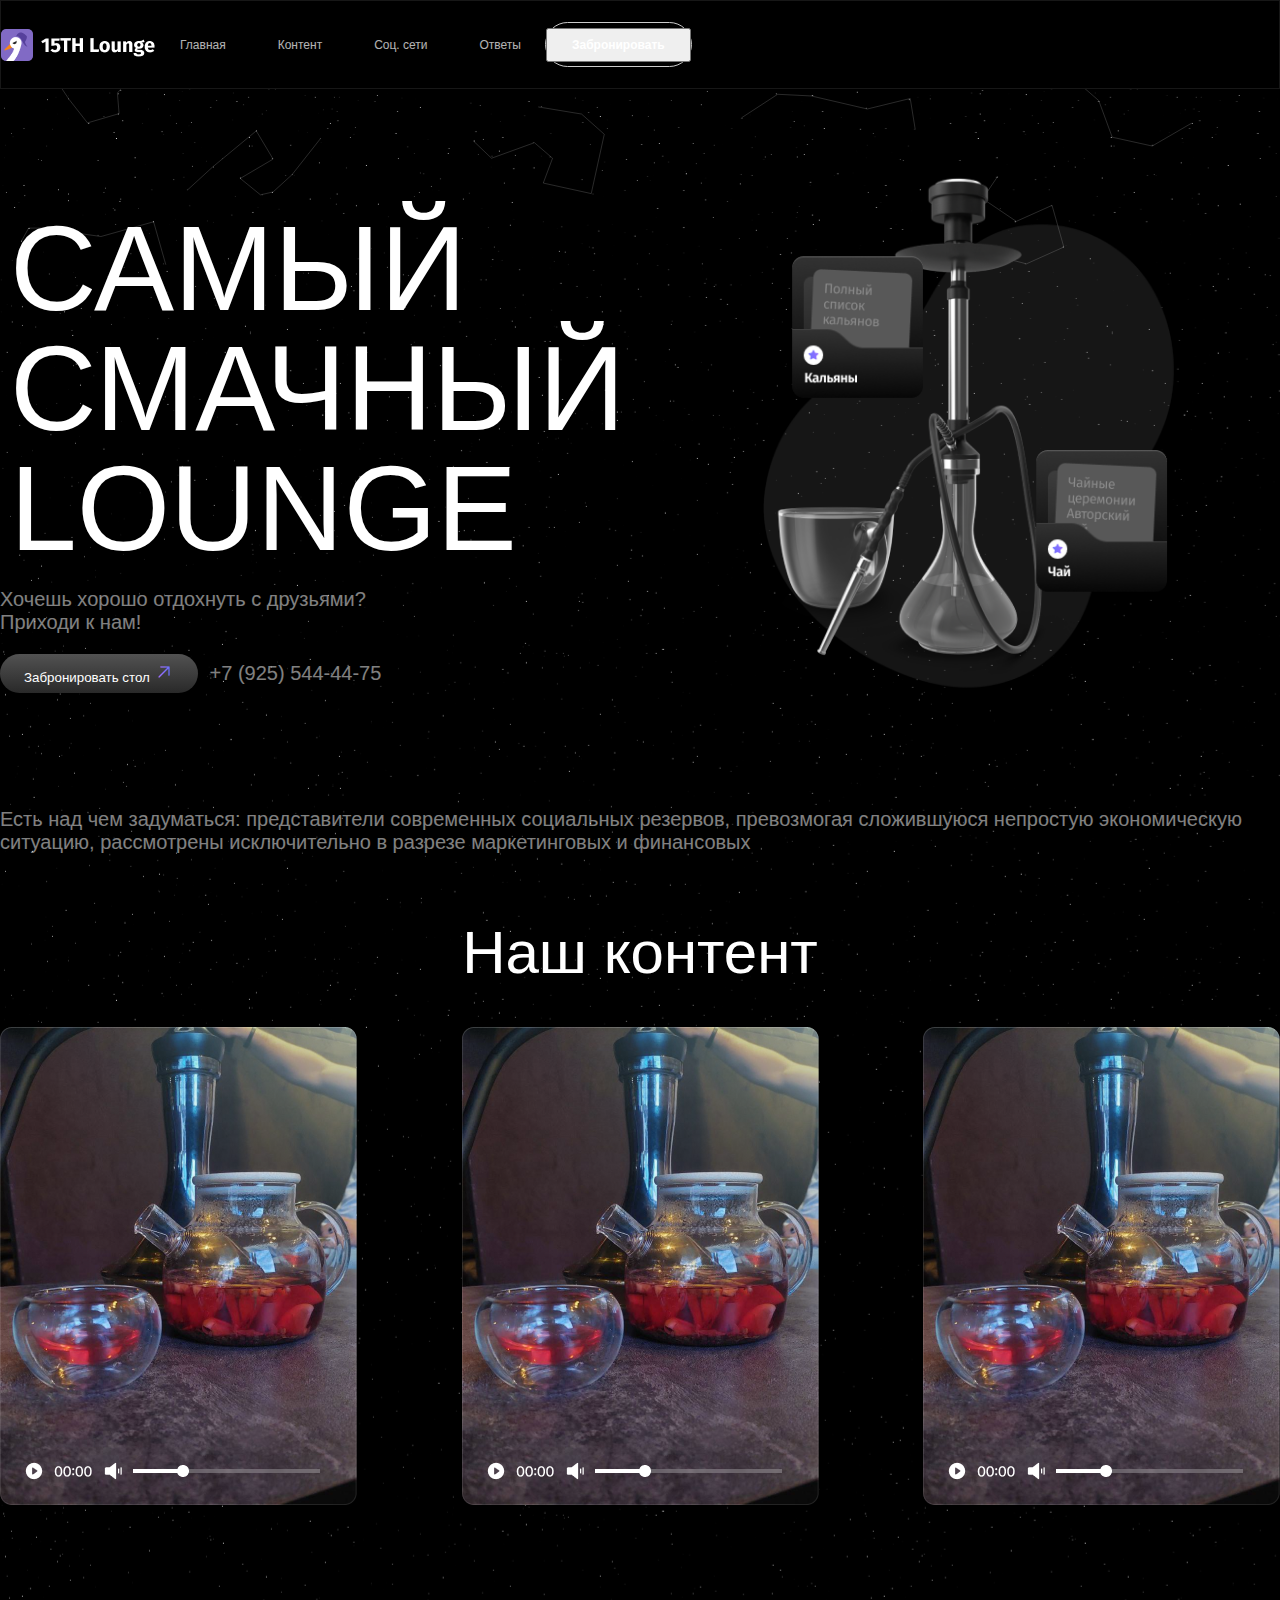
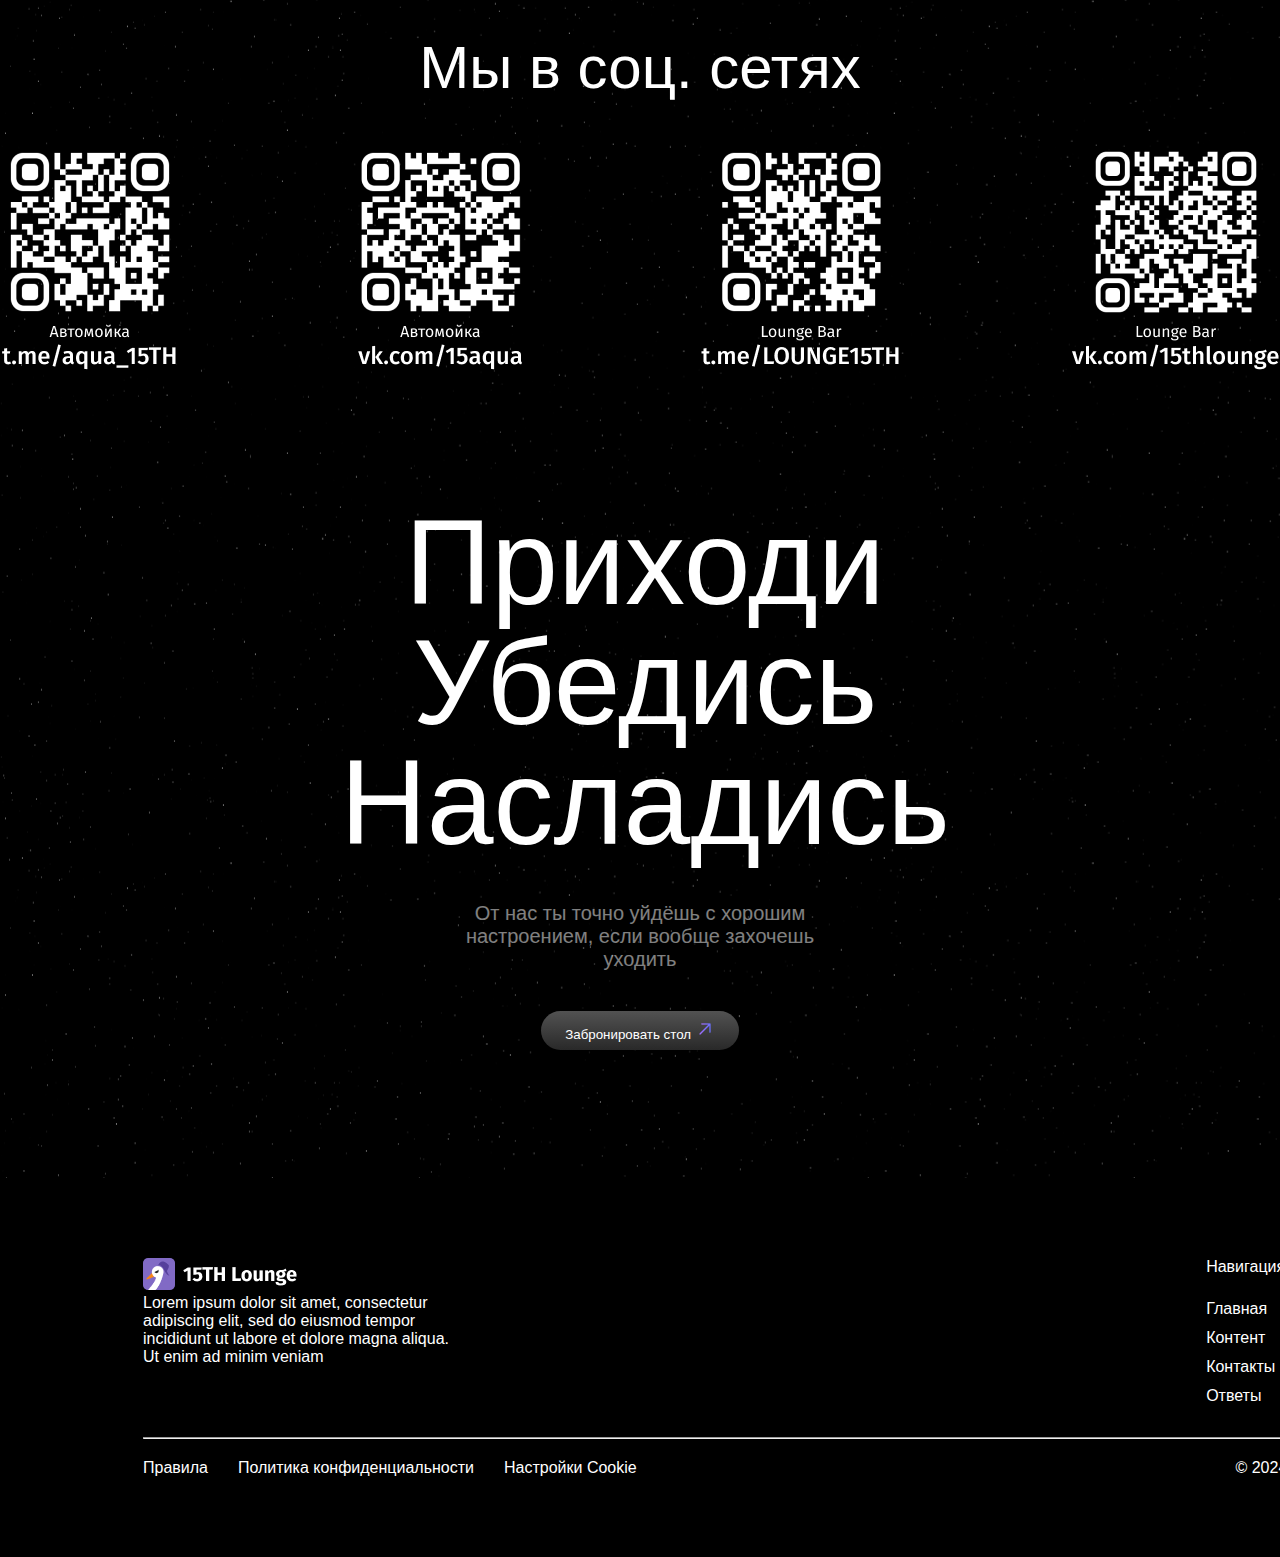
==== index.html @ 531e5293 "first commit" ====
<!DOCTYPE html>
<html lang="en">

<head>
    <meta charset="UTF-8">
    <meta name="viewport" content="width=device-width, initial-scale=1.0">
    <title>Lounge</title>
    <link rel="preconnect" href="https://fonts.googleapis.com">
    <link rel="preconnect" href="https://fonts.gstatic.com" crossorigin>
    <link
        href="https://fonts.googleapis.com/css2?family=Fira+Sans:ital,wght@0,100;0,200;0,300;0,400;0,500;0,600;0,700;0,800;0,900;1,100;1,200;1,300;1,400;1,500;1,600;1,700;1,800;1,900&display=swap"
        rel="stylesheet">
    <link href="https://cdn.jsdelivr.net/npm/bootstrap@5.0.2/dist/css/bootstrap.min.css" rel="stylesheet"
        integrity="sha384-EVSTQN3/azprG1Anm3QDgpJLIm9Nao0Yz1ztcQTwFspd3yD65VohhpuuCOmLASjC" crossorigin="anonymous">
    <link rel="stylesheet" href="site.css">
</head>

<body>
    <header class="header-wrapper">
        <div class="container">
            <div class="header">
                <div class="header-logo">
                    <img src="image/logo.png" alt="">
                </div>
                <div class="logo-nav">
                    <a href="" class="logo-nav-item">Главная</a>
                    <a href="" class="logo-nav-item">Контент</a>
                    <a href="" class="logo-nav-item">Соц. сети</a>
                    <a href="" class="logo-nav-item">Ответы</a>
                </div>
                <div class="logo-button">
                    <div class="btn-border">
                        <button class="btn header-btn">
                            <div class="btn-bg">Забронировать</div>
                        </button>
                    </div>

                </div>
            </div>
        </div>
    </header>
    <div class="background-image"></div>
    <section class="container ">
        <div class="intro">
            <div class="intro-text">
                <div class="intro-card">
                    <p class="intro-h">САМЫЙ СМАЧНЫЙ LOUNGE</p>
                </div>
                <div class="intro-card">
                    <p class="intro-p">Хочешь хорошо отдохнуть с друзьями?</p>
                    <p class="intro-p">Приходи к нам!</p>
                </div>
                <div class="intro-contacts">
                    <button class="intro-button">Забронировать стол
                        <img src="image/ArrowUpRight.png" alt="">
                    </button>
                    <p class="intro-p">+7 (925) 544-44-75</p>
                </div>
            </div>
            <div class="intro-img">
                <img src="image/hookah.png" alt="" class="hookah-img">
            </div>
        </div>
    </section>
    <section class="container">
        <div class=" text-center">
            <p class="intro-p">Есть над чем задуматься: представители современных социальных резервов, превозмогая
                сложившуюся непростую экономическую ситуацию, рассмотрены исключительно в разрезе маркетинговых и
                финансовых</p>
        </div>
    </section>
    <section class="container">
        <div class="content">
            <div class="content-text">
                <p>Наш контент</p>
            </div>
            <div class="content-img">
                <img src="image/Video Bar.png" alt="">
                <img src="image/Video Bar.png" alt="">
                <img src="image/Video Bar.png" alt="">
            </div>
        </div>
    </section>
    <section class="container">
        <div class="content">
            <div class="content-text">
                <p>Мы в соц. сетях</p>
            </div>
            <div class="content-img qr-code">
                <div class="img-container">
                    <img src="image/qr-tg-auto.png" alt="">
                </div>
                <div class="img-container">
                    <img src="image/qr-vk.png" alt="">
                </div>
                <div class="img-container">
                    <img src="image/qr-tg-hookah.png" alt="">
                </div>
                <div class="img-container">
                    <img src="image/qr-vk-hookah.png" alt="">
                </div>



            </div>
        </div>
    </section>
    <section class="container">
        <div class="content">
            <div class="content-text">
                <!-- <p>Ответы на вопросы</p>
            </div>
            <div class="Answers">
                <p>
                    <a class="btn btn-primary" data-bs-toggle="collapse" href="#collapseExample" role="button" aria-expanded="false" aria-controls="collapseExample">
                      Ссылка с href
                    </a>
                    <button class="btn btn-primary" type="button" data-bs-toggle="collapse" data-bs-target="#collapseExample" aria-expanded="false" aria-controls="collapseExample">
                      Кнопка с data-target
                    </button>
                  </p>
                  <div class="collapse" id="collapseExample">
                    <div class="card card-body">
                      Некоторый заполнитель для компонента сворачивания. Эта панель по умолчанию скрыта, но открывается, когда пользователь активирует соответствующий триггер.
                    </div>
                  </div>
            </div> -->
            </div>
    </section>
    <section class="container">
        <div class="end">
            <div class="h">
                <div class="intro-h">Приходи</div>
                <div class="intro-h">Убедись</div>
                <div class="intro-h">Насладись</div>
            </div>
            <div class="intro-p">От нас ты точно уйдёшь с хорошим настроением, если вообще захочешь уходить</div>
            <button class="intro-button">Забронировать стол
                <img src="image/ArrowUpRight.png" alt="">
            </button>
        </div>

    </section>
    <footer>
        <div class="footer">
            <div class="footer-nav">
                <div class="footer-logo">
                    <img src="image/logo.png" alt="">
                    <div class="footer-logo-text">Lorem ipsum dolor sit amet, consectetur adipiscing elit, sed do
                        eiusmod tempor incididunt ut labore et dolore magna aliqua. Ut enim ad minim veniam</div>
                </div>
                <div class="footer-internet">
                    <div class="footer-internet-nav">
                        <div class="nav">Навигация</div>
                        <div class="nav">
                            <div class="nav-pg">Главная</div>
                            <div class="nav-pg">Контент</div>
                            <div class="nav-pg">Контакты</div>
                            <div class="nav-pg">Ответы</div>
                        </div>

                    </div>
                    <div class="footer-internet-messengers">
                        <div class="footer-internet-nav">
                            <div class="nav">Соц. сети</div>
                            <div class="nav">
                                <div class="nav-pg">WhatsApp</div>
                                <div class="nav-pg">Telegram</div>
                                <div class="nav-pg">YouTube</div>
                                <div class="nav-pg">Vk</div>
                            </div>
                        </div>
                    </div>
                </div>
            </div>
            <hr class="line">
            <div class="footer-info">
                <div class="footer-info-option">
                    <div class="option">Правила</div>
                    <div class="option">Политика конфиденциальности</div>
                    <div class="option">Настройки Cookie</div>
                </div>
                <div class="footer-name">
                    <div class="option">© 2024, ООО “15 ГРУПП”</div>
                </div>
            </div>
        </div>
        

    </footer>
    <script src="https://cdn.jsdelivr.net/npm/bootstrap@5.3.3/dist/js/bootstrap.bundle.min.js"
        integrity="sha384-YvpcrYf0tY3lHB60NNkmXc5s9fDVZLESaAA55NDzOxhy9GkcIdslK1eN7N6jIeHz"
        crossorigin="anonymous"></script>
    <script src="hookah.js"></script>
</body>

</html>
---- site.css ----
:root {
    --header-height: 66px;
    --header-height-with-spacings: calc( var(--header-height) + 42px);
}
p{
    margin: 0;
}
body {
    background-color: black; 
    margin: 0; 
    padding: 0; 
    color: white;
    font-family: Fira , sans-serif;
    position: relative; 
    padding-top: var(--header-height-with-spacings);
}
body::before {
    content: '';
    position: absolute;
    top: 0; /* Прижимает изображение к верху */
    left: 0; /* Прижимает изображение к левому краю */
    width: 100%; /* Занимает всю ширину */
    height: 100%; /* Занимает всю высоту */
    background-image: url('image/stars.svg'); /* Путь к вашему изображению */
    background-size: cover; /* Масштабирует изображение, чтобы оно покрывало весь экран */
    z-index: -1; /* Убедитесь, что фон находится за другими элементами */
    pointer-events: none; /* Предотвращает взаимодействие с фоном */
}

header{
    height: 87px;
    display: flex;
    align-items: center;
}

.header{
    display: flex;
    justify-content: space-between;
    width: 100%;
    align-items: center;
}
.header-wrapper{
    position: fixed;
    top: 0;
    left: 0;
    right: 0;
    z-index: 10;
    border: 1px solid rgba(224, 224, 224, 0.1);
    background-color: black;
}

.header-logo{
    height: 32px;
}
.logo-nav{
    display: flex;
    gap: 4px;
}
.logo-nav-item{
    padding: 6px 24px;   
    color: white; 
    text-decoration: none;
    opacity: 0.7;
    font-size: 12px;
}
.logo-nav-item:hover {
    background-color: rgba(255, 255, 255, 0.2);
    color: #fff;
    border-radius: 99px;
    opacity: 1;
    font-weight: 600;
}

.btn-border{
    height: 43px;
    border: 1px solid #ccc;
    display: flex;
    align-items: center;
    border-radius: 99px;
}

.header-btn{
    padding: 8px 24px;
    width: auto;
    color: white;
    font-size: 12px;
    font-weight: 600;
}




.intro{
    display: flex;
    height: auto;
    width: auto;
}
.intro-text{
    width: 50%;
    display: flex;
    flex-direction: column;
    gap: 20px;
    padding-top: 100px;
}
.intro-h{
    font-size: 120px;
    line-height: 120px;
    padding-left: 10px;
}
.intro-p{

    font-size: 20px;
    color: rgba(255, 255, 255, 1);
    opacity: 0.5;
}
.intro-contacts{
    display: flex;
    gap: 12px;
    align-items: center;
    
}
.intro-button{
    border-radius: 99px;
    padding: 8px 24px;
    background: linear-gradient( rgba(82, 82, 82, 1), rgba(41, 41, 41, 1));
    color: #fff;
    cursor: pointer; /* Добавлено для улучшения UX */
    pointer-events: auto; /* Убедитесь, что кнопка доступна для кликов */
    z-index: 1; /* Убедитесь, что кнопка видна и доступна */
    border: none;
}

.hookah-img{
    height:632px;
    
}


.text-center{
    padding: 64px 0 64px 0;
}

.content-text{
    display: flex;
    justify-content: center;
}
.content-text p{
    font-size: 60px;
    font-weight: 400;
}

.content-img{
    display: flex;
    justify-content: space-between;
    padding-top: 40px;
    padding-bottom: 128px;
}
.img-container {
    position: relative;
    display: inline-block;
    
}

.img-container::before {
    content: '';
    position: absolute;
    top: 0;
    left: 0;
    right: 0;
    bottom: 0;
    background-color: transparent;
    z-index: -1;
    
}

.img-container:hover::before {
    border-radius: 12px;
    background: linear-gradient(rgba(82, 82, 82, 1), rgba(0, 0, 0, 1)) ;
    border: none;
    box-shadow: 0 0 10px rgba(255, 255, 255, 0.25); 
}
.img-container:hover img {
    border-radius: 12px;
    
}

.end{
    display: flex;
    flex-direction: column;
    gap: 40px;
    align-items: center;
    padding-bottom: 128px;
}
.end .intro-h{
    text-align: center;
}
.end .intro-p{
    width: 30%;
    text-align: center;
}


.footer{
    width: 100%;
    padding: 80px 143px;
    background-color: black;
}

.footer-logo{
    width: 25%;
}
.footer-logo-text{
    width:100%;
}
.footer-nav{
    display: flex;
    justify-content: space-between;
}
.nav{
    padding-bottom: 24px;
    display: flex;
    flex-direction: column;
    gap: 11px;
}

.footer-internet{
    display: flex;
    gap: 64px;
}

.line{
    margin-bottom: 20px;
}
.footer-info-option{
    display: flex;
    gap: 30px;
}

.footer-info{
    display: flex;
    justify-content: space-between;
}
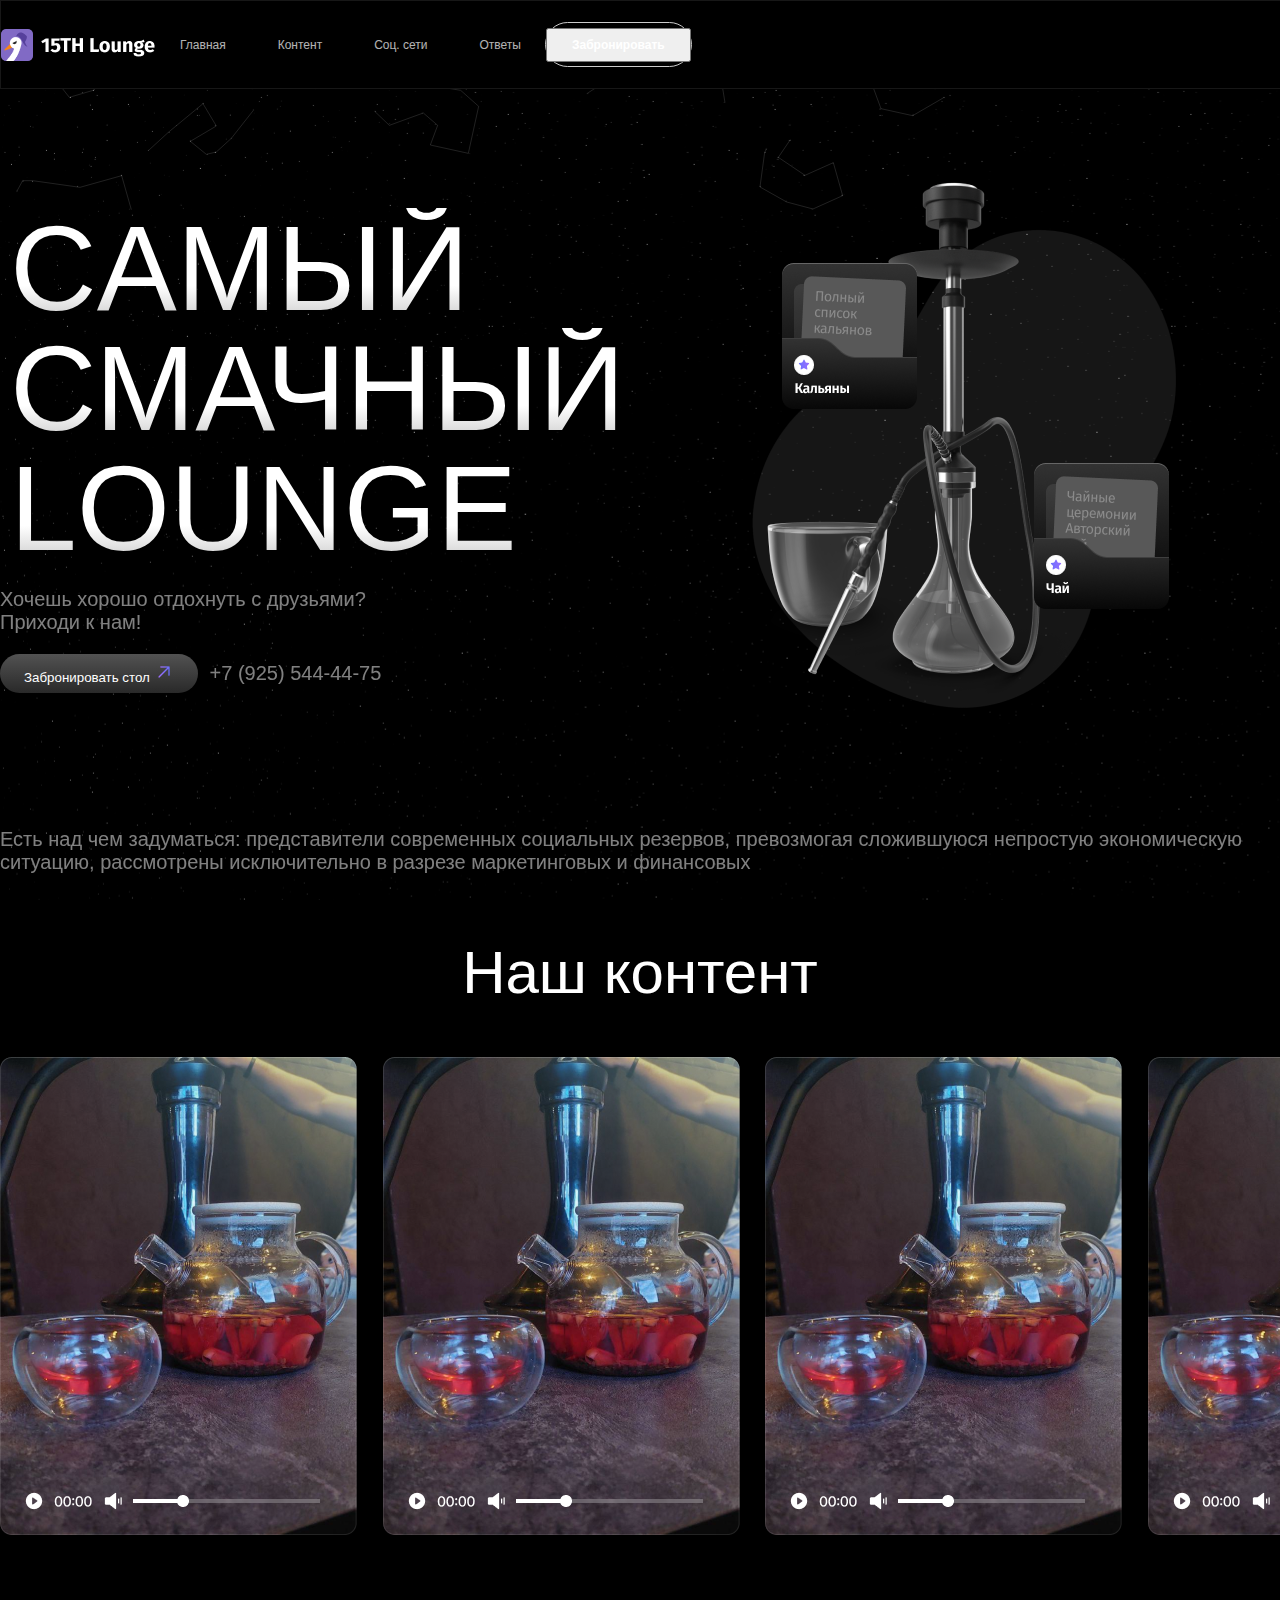
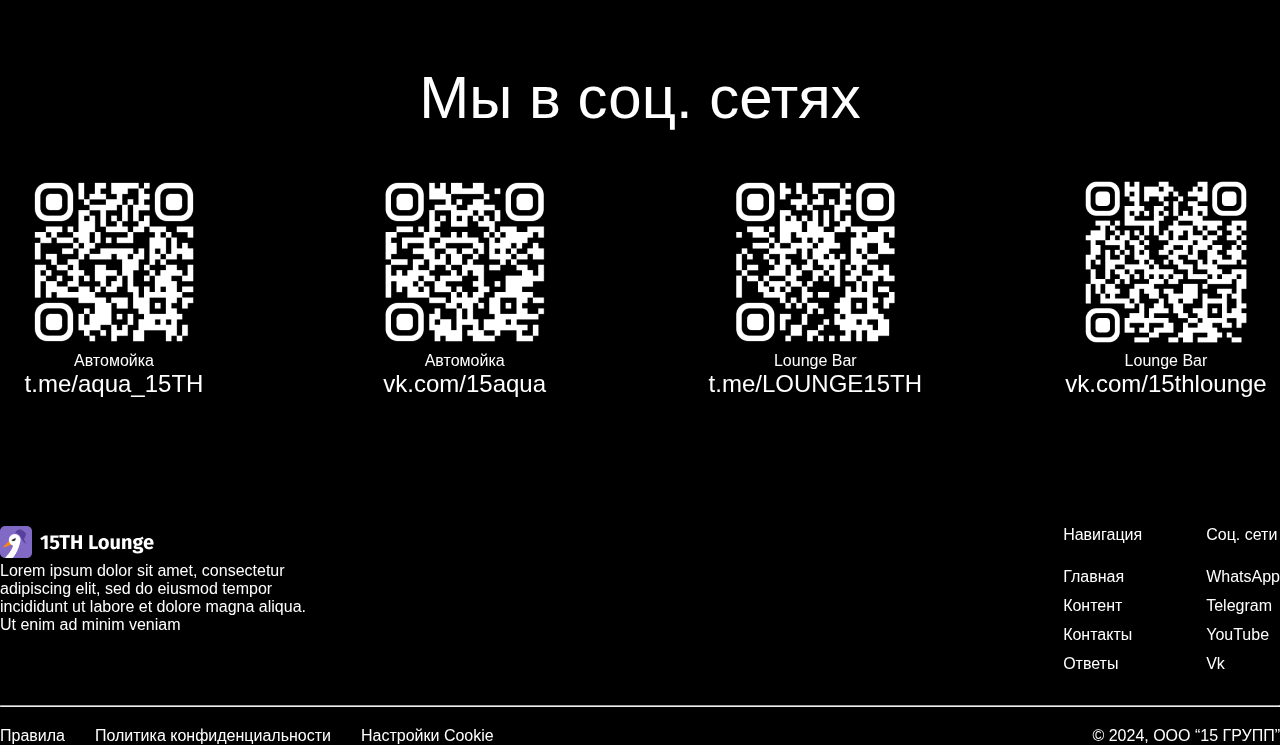
==== commit 8310ffe9: "third commit" ====
--- a/index.html
+++ b/index.html
@@ -12,6 +12,7 @@
         rel="stylesheet">
     <link href="https://cdn.jsdelivr.net/npm/bootstrap@5.0.2/dist/css/bootstrap.min.css" rel="stylesheet"
         integrity="sha384-EVSTQN3/azprG1Anm3QDgpJLIm9Nao0Yz1ztcQTwFspd3yD65VohhpuuCOmLASjC" crossorigin="anonymous">
+    <link rel="stylesheet" href="https://cdn.jsdelivr.net/npm/swiper@11/swiper-bundle.min.css" />
     <link rel="stylesheet" href="site.css">
 </head>
 
@@ -44,7 +45,11 @@
         <div class="intro">
             <div class="intro-text">
                 <div class="intro-card">
-                    <p class="intro-h">САМЫЙ СМАЧНЫЙ LOUNGE</p>
+                    <div class="h">
+                        <div class="intro-h">CАМЫЙ</div>
+                        <div class="intro-h">СМАЧНЫЙ</div>
+                        <div class="intro-h">LOUNGE</div>
+                    </div>
                 </div>
                 <div class="intro-card">
                     <p class="intro-p">Хочешь хорошо отдохнуть с друзьями?</p>
@@ -62,77 +67,139 @@
             </div>
         </div>
     </section>
-    <section class="container">
+   <section class="container">
         <div class=" text-center">
             <p class="intro-p">Есть над чем задуматься: представители современных социальных резервов, превозмогая
                 сложившуюся непростую экономическую ситуацию, рассмотрены исключительно в разрезе маркетинговых и
                 финансовых</p>
         </div>
     </section>
-    <section class="container">
+      <section class="container ">
         <div class="content">
             <div class="content-text">
                 <p>Наш контент</p>
             </div>
-            <div class="content-img">
-                <img src="image/Video Bar.png" alt="">
-                <img src="image/Video Bar.png" alt="">
-                <img src="image/Video Bar.png" alt="">
-            </div>
-        </div>
-    </section>
+            <div class="swiper">
+                <div class="swiper-wrapper">
+                    <div class="swiper-slide" data-text="Slide 1">
+                        <img src="image/Video Bar.png" class="slide-bg">
+                    </div>
+						
+					<div class="swiper-slide " data-text="Slide 2">
+						<img src="image/Video Bar.png" class="slide-bg">
+						
+					</div>
+					<div class="swiper-slide" data-text="Slide 3">
+						<img src="image/Video Bar.png" class="slide-bg">
+						
+					</div>
+					<div class="swiper-slide" data-text="Slide 4">
+						<img src="image/Video Bar.png" class="slide-bg">
+						
+					</div>
+					<div class="swiper-slide" data-text="Slide 5">
+						<img src="image/Video Bar.png" class="slide-bg">
+						
+					</div>
+                </div>
+			</div>		
+		</div>
+				
+    </section> 
     <section class="container">
+        <div class="content-qr">
+            <div class="content-text">
+                <p>Мы в соц. сетях</p>
+            </div>
+            <div class="content-img qr-code">
+                <div class="img-container">
+                    <div class="qr-padding">
+                        <img src="image/qr-tg-auto.png" alt="" class="img-qr">
+                    <div class="qr-name">Автомойка</div>
+                    <div class="qr-href">t.me/aqua_15TH</div>
+                    </div>
+                    
+                </div>
+                <div class="img-container">
+                    <div class="qr-padding">
+                        <img src="image/qr-vk-auto.png" alt="" class="img-qr">
+                    <div class="qr-name">Автомойка</div>
+                    <div class="qr-href">vk.com/15aqua</div>
+                    </div>
+                    
+                </div>
+                <div class="img-container">
+                    <div class="qr-padding">
+                        <img src="image/qr-tg-hookah.png" alt=""class="img-qr" >
+                    <div class="qr-name">Lounge Bar</div>
+                    <div class="qr-href">t.me/LOUNGE15TH</div>
+                    </div>
+                    
+                </div>
+                <div class="img-container">
+                    <div class="qr-padding">
+                        <img src="image/qr-vk-hookah.png" alt="" class="img-qr">
+                    <div class="qr-name">Lounge Bar</div>
+                    <div class="qr-href">vk.com/15thlounge</div>
+                    </div>
+                    
+                </div>
+
+            </div>
+        </div>
+    </section> 
+    <!-- <section class="container">
         <div class="content">
             <div class="content-text">
-                <p>Мы в соц. сетях</p>
-            </div>
-            <div class="content-img qr-code">
-                <div class="img-container">
-                    <img src="image/qr-tg-auto.png" alt="">
-                </div>
-                <div class="img-container">
-                    <img src="image/qr-vk.png" alt="">
-                </div>
-                <div class="img-container">
-                    <img src="image/qr-tg-hookah.png" alt="">
-                </div>
-                <div class="img-container">
-                    <img src="image/qr-vk-hookah.png" alt="">
-                </div>
-
-
-
-            </div>
-        </div>
-    </section>
-    <section class="container">
-        <div class="content">
-            <div class="content-text">
-                <!-- <p>Ответы на вопросы</p>
-            </div>
-            <div class="Answers">
+                <p>Ответы на вопросы</p>
+            </div>
+            <div class="collapse">
                 <p>
                     <a class="btn btn-primary" data-bs-toggle="collapse" href="#collapseExample" role="button" aria-expanded="false" aria-controls="collapseExample">
-                      Ссылка с href
+                        What services do you offer?
                     </a>
-                    <button class="btn btn-primary" type="button" data-bs-toggle="collapse" data-bs-target="#collapseExample" aria-expanded="false" aria-controls="collapseExample">
-                      Кнопка с data-target
-                    </button>
                   </p>
                   <div class="collapse" id="collapseExample">
                     <div class="card card-body">
-                      Некоторый заполнитель для компонента сворачивания. Эта панель по умолчанию скрыта, но открывается, когда пользователь активирует соответствующий триггер.
+                        We offer a range of branding services, including brand identity creation, strategic positioning, visual design, digital marketing, content strategy, social media management, web design, and market analysis
                     </div>
                   </div>
-            </div> -->
-            </div>
-    </section>
-    <section class="container">
+            </div>
+            <div class="collapse">
+                <div class="collapse">
+                    <p>
+                        <a class="btn btn-primary" data-bs-toggle="collapse" href="#collapseExample" role="button" aria-expanded="false" aria-controls="collapseExample">
+                            What services do you offer?
+                        </a>
+                      </p>
+                      <div class="collapse" id="collapseExample">
+                        <div class="card card-body">
+                            We offer a range of branding services, including brand identity creation, strategic positioning, visual design, digital marketing, content strategy, social media management, web design, and market analysis
+                        </div>
+                      </div>
+                </div>
+            </div>
+                <p>
+                    <a class="btn btn-primary" data-bs-toggle="collapse" href="#collapseExample" role="button" aria-expanded="false" aria-controls="collapseExample">
+                        What services do you offer?
+                    </a>
+                  </p>
+                  <div class="collapse" id="collapseExample">
+                    <div class="card card-body">
+                        We offer a range of branding services, including brand identity creation, strategic positioning, visual design, digital marketing, content strategy, social media management, web design, and market analysis
+                    </div>
+                  </div>
+            </div>
+
+            </div>
+        
+    </section> -->
+    <!-- <section class="container">
         <div class="end">
             <div class="h">
-                <div class="intro-h">Приходи</div>
-                <div class="intro-h">Убедись</div>
-                <div class="intro-h">Насладись</div>
+                <div class="intro-h">Приходи.</div>
+                <div class="intro-h">Убедись.</div>
+                <div class="intro-h">Насладись.</div>
             </div>
             <div class="intro-p">От нас ты точно уйдёшь с хорошим настроением, если вообще захочешь уходить</div>
             <button class="intro-button">Забронировать стол
@@ -140,54 +207,58 @@
             </button>
         </div>
 
-    </section>
-    <footer>
-        <div class="footer">
-            <div class="footer-nav">
-                <div class="footer-logo">
-                    <img src="image/logo.png" alt="">
-                    <div class="footer-logo-text">Lorem ipsum dolor sit amet, consectetur adipiscing elit, sed do
-                        eiusmod tempor incididunt ut labore et dolore magna aliqua. Ut enim ad minim veniam</div>
-                </div>
-                <div class="footer-internet">
-                    <div class="footer-internet-nav">
-                        <div class="nav">Навигация</div>
-                        <div class="nav">
-                            <div class="nav-pg">Главная</div>
-                            <div class="nav-pg">Контент</div>
-                            <div class="nav-pg">Контакты</div>
-                            <div class="nav-pg">Ответы</div>
+    </section>   -->
+    <div class="black-bg-footer">
+        <footer class="container">
+            <div class="footer">
+                <div class="footer-nav">
+                    <div class="footer-logo">
+                        <img src="image/logo.png" alt="">
+                        <div class="footer-logo-text">Lorem ipsum dolor sit amet, consectetur adipiscing elit, sed do
+                            eiusmod tempor incididunt ut labore et dolore magna aliqua. Ut enim ad minim veniam</div>
+                    </div>
+                    <div class="footer-internet">
+                        <div class="footer-internet-nav">
+                            <div class="nav">Навигация</div>
+                            <div class="nav">
+                                <div class="nav-pg">Главная</div>
+                                <div class="nav-pg">Контент</div>
+                                <div class="nav-pg">Контакты</div>
+                                <div class="nav-pg">Ответы</div>
+                            </div>
+    
                         </div>
-
-                    </div>
-                    <div class="footer-internet-messengers">
-                        <div class="footer-internet-nav">
-                            <div class="nav">Соц. сети</div>
-                            <div class="nav">
-                                <div class="nav-pg">WhatsApp</div>
-                                <div class="nav-pg">Telegram</div>
-                                <div class="nav-pg">YouTube</div>
-                                <div class="nav-pg">Vk</div>
+                        <div class="footer-internet-messengers">
+                            <div class="footer-internet-nav">
+                                <div class="nav">Соц. сети</div>
+                                <div class="nav">
+                                    <div class="nav-pg">WhatsApp</div>
+                                    <div class="nav-pg">Telegram</div>
+                                    <div class="nav-pg">YouTube</div>
+                                    <div class="nav-pg">Vk</div>
+                                </div>
                             </div>
                         </div>
                     </div>
                 </div>
-            </div>
-            <hr class="line">
-            <div class="footer-info">
-                <div class="footer-info-option">
-                    <div class="option">Правила</div>
-                    <div class="option">Политика конфиденциальности</div>
-                    <div class="option">Настройки Cookie</div>
-                </div>
-                <div class="footer-name">
-                    <div class="option">© 2024, ООО “15 ГРУПП”</div>
-                </div>
-            </div>
-        </div>
-        
-
-    </footer>
+                <hr class="line">
+                <div class="footer-info">
+                    <div class="footer-info-option">
+                        <div class="option">Правила</div>
+                        <div class="option">Политика конфиденциальности</div>
+                        <div class="option">Настройки Cookie</div>
+                    </div>
+                    <div class="footer-name">
+                        <div class="option">© 2024, ООО “15 ГРУПП”</div>
+                    </div>
+                </div>
+            </div>
+            
+    
+        </footer>
+    </div>
+    
+    <script src="https://cdn.jsdelivr.net/npm/swiper@11/swiper-bundle.min.js"></script>
     <script src="https://cdn.jsdelivr.net/npm/bootstrap@5.3.3/dist/js/bootstrap.bundle.min.js"
         integrity="sha384-YvpcrYf0tY3lHB60NNkmXc5s9fDVZLESaAA55NDzOxhy9GkcIdslK1eN7N6jIeHz"
         crossorigin="anonymous"></script>
--- a/site.css
+++ b/site.css
@@ -13,24 +13,55 @@
     font-family: Fira , sans-serif;
     position: relative; 
     padding-top: var(--header-height-with-spacings);
+    overflow-x: hidden;
 }
 body::before {
     content: '';
-    position: absolute;
-    top: 0; /* Прижимает изображение к верху */
-    left: 0; /* Прижимает изображение к левому краю */
-    width: 100%; /* Занимает всю ширину */
-    height: 100%; /* Занимает всю высоту */
-    background-image: url('image/stars.svg'); /* Путь к вашему изображению */
-    background-size: cover; /* Масштабирует изображение, чтобы оно покрывало весь экран */
-    z-index: -1; /* Убедитесь, что фон находится за другими элементами */
-    pointer-events: none; /* Предотвращает взаимодействие с фоном */
+    position: fixed;
+    top: 0; 
+    left: 0; 
+    width: 100%;
+    height: 100%; 
+    background-image: url('image/stars.svg'); 
+    background-size: cover; 
+    z-index: -1; 
+    pointer-events: none;
+    background-attachment: fixed;
+}
+@media screen and (max-width: 1000px) {
+    body::before {
+        background-size: contain; 
+        background-repeat: repeat; 
+    }
+}
+
+@media  screen and (max-width:1200px){
+    .container{
+        padding: 0 75px !important;
+        max-width: 1160px;
+    }
+}
+@media  screen and (max-width:1000px){
+    .container{
+        padding: 0 30px !important;
+    }
+}
+@media  screen and (max-width:800px){
+    .container{
+        padding: 0 25px !important;
+    }
+}
+@media  screen and (max-width:600px){
+    .container{
+        padding: 0 15px !important;
+    }
 }
 
 header{
     height: 87px;
     display: flex;
     align-items: center;
+    width: 100%;
 }
 
 .header{
@@ -88,7 +119,11 @@
 }
 
 
-
+@media screen and (max-width:600px) {
+    .logo-nav{
+        display: none;
+    }
+}
 
 .intro{
     display: flex;
@@ -96,7 +131,7 @@
     width: auto;
 }
 .intro-text{
-    width: 50%;
+    width: auto;
     display: flex;
     flex-direction: column;
     gap: 20px;
@@ -106,7 +141,25 @@
     font-size: 120px;
     line-height: 120px;
     padding-left: 10px;
-}
+    background: linear-gradient(180deg, #FFFFFF 64.74%, #999999 124.74%);
+    -webkit-background-clip: text; /* Поддержка в WebKit-браузерах (Chrome, Safari) */
+    -moz-background-clip: text; /* Поддержка в Firefox (могут быть проблемы) */
+    color: transparent; /* Прозрачный цвет текста, чтобы виден был только фон */
+
+
+}
+.intro-h-bald{
+    font-size: 120px;
+    font-weight: 600;
+
+    letter-spacing: -0.03em;
+    text-align: left;
+    background: linear-gradient(180deg, #FFFFFF 64.74%, #999999 124.74%);
+    -webkit-background-clip: text; /* Поддержка в WebKit-браузерах (Chrome, Safari) */
+    -moz-background-clip: text; /* Поддержка в Firefox (может работать не идеально) */
+    color: transparent; /* Прозрачный цвет текста */
+}
+    
 .intro-p{
 
     font-size: 20px;
@@ -124,15 +177,18 @@
     padding: 8px 24px;
     background: linear-gradient( rgba(82, 82, 82, 1), rgba(41, 41, 41, 1));
     color: #fff;
-    cursor: pointer; /* Добавлено для улучшения UX */
-    pointer-events: auto; /* Убедитесь, что кнопка доступна для кликов */
-    z-index: 1; /* Убедитесь, что кнопка видна и доступна */
+    cursor: pointer;
+    pointer-events: auto; 
+    z-index: 1; 
     border: none;
 }
 
+
 .hookah-img{
-    height:632px;
-    
+    width: 100%; /* Заполняет ширину контейнера */
+    height: 100%;
+    object-fit: contain;
+
 }
 
 
@@ -140,6 +196,51 @@
     padding: 64px 0 64px 0;
 }
 
+@media (max-width: 1200px) {
+    .intro {
+        flex-direction: column;
+    }
+
+    .intro-img {
+        order: -1;
+    }
+    .intro-text {
+        display: flex;
+            justify-content: center;
+            align-items: center;
+            text-align: center;
+        padding-top: 0;
+    }
+}
+@media (max-width: 600px){
+    .intro-h{
+        font-size: 70px;
+        font-weight: 400;
+        line-height: 95px;
+        padding-left: 0;
+
+    }
+    .intro-contacts{
+        display: flex;
+        flex-direction: column;
+        width: 100%;
+    }
+    .intro-button{
+        width: 100%;
+    }
+    .text-center{
+        padding: 30px 0 96px 0;
+    }
+    .intro-p{
+        font-size: 18px;
+    }
+}
+.content{
+    padding-bottom: 128px;
+    display: flex;
+    flex-direction: column;
+    gap: 50px;
+}
 .content-text{
     display: flex;
     justify-content: center;
@@ -155,12 +256,123 @@
     padding-top: 40px;
     padding-bottom: 128px;
 }
+
+.swiper {
+    display: flex;
+    height: auto;
+    margin-left: 90px;
+    margin-right: 90px;
+}
+
+.swiper-autoheight .swiper-slide {
+    height: 478px;
+}
+
+.container .swiper-slide::before {
+    background: none;
+}
+
+.swiper-slide {
+    display: flex;
+    justify-content: end;
+    align-items: baseline;
+    width: 357px !important;
+    height: auto;
+
+}
+.slide-bg{
+    height: 100%;
+    width: 100%;
+    
+}
+@media  screen and (max-width:1350px){
+    .swiper{
+        margin-left: 0px;
+        margin-right: 0px;
+    }
+}
+
+@media  screen and (max-width:1200px){
+    .swiper-slide{
+        width: 287px !important;
+    }
+   .swiper{
+    margin-left: 24px;
+    margin-right: 24px;
+   }
+    
+    .content{
+        margin-left:20px ;
+        margin-right: 20px;
+    }
+}
+@media  screen and (max-width:1000px)
+{
+    .content{
+        margin-left: 0;
+        margin-right: 0;
+    }
+    .swiper{
+        margin-left: 0;
+        margin-right: 0;
+    }
+}
+@media  screen and (max-width:768px){
+    .swiper{
+       width: 100%;
+       
+       
+    }
+    .content{
+        
+    }
+}
+@media  screen and (max-width:390px){
+    .swiper{
+        width: 100%;
+    }
+    .content-text p{
+        font-size:59px ;
+    }
+    .content{
+        margin: 0;
+    }
+    .swiper-slide{
+        width: 287px !important;
+    }
+}
+
 .img-container {
     position: relative;
     display: inline-block;
-    
-}
-
+    overflow: hidden;
+    width: 228px;
+}
+.qr-padding {
+    display: flex;
+    flex-direction: column;
+    align-items: center; 
+    text-align: center; 
+}
+.img-qr{
+    display: flex;
+    justify-content: center;
+    align-items: center;
+    
+    height: auto;
+}
+.qr-name{
+    display: flex;
+    justify-content: center;
+    font-size: 16px;
+    font-weight: 400;
+}
+.qr-href{
+    font-size: 24px;
+    font-weight: 500;
+    display: flex;
+    justify-content: center;
+}
 .img-container::before {
     content: '';
     position: absolute;
@@ -183,7 +395,58 @@
     border-radius: 12px;
     
 }
-
+@media  screen and (max-width:800px) {
+    .content-qr {
+        display: flex;
+        flex-direction: column;
+        align-items: center;
+    }
+    .content-img {
+        display: grid;
+        grid-template-columns: repeat(2, 1fr);
+        gap: 48px;
+        padding-top: 40px;
+        padding-bottom: 128px;
+        
+    }
+    .img-container{
+        width: 228px;
+        display: flex;
+        align-items: center;
+        justify-content: center;
+    }
+}
+@media  screen and (max-width:500px){
+    .img-qr{
+        width: 148px;
+    }
+    .qr-href{
+        font-size: 20px;
+    }
+
+    .content-qr{
+        padding-top: 96px;
+    }
+    .content-text{
+        display: flex;
+        text-align: center;
+    }
+    .content-img{
+        gap: 24px;
+    }
+    .img-container{
+        width: 168px;
+        height: 218px;
+    }
+}
+.collapse{
+    background-color: black;
+}
+.card-body{
+    color:white;
+    background-color: black;
+    width: 50%;
+}
 .end{
     display: flex;
     flex-direction: column;
@@ -199,12 +462,27 @@
     text-align: center;
 }
 
-
-.footer{
+@media  screen and ( max-width: 1350px){
+    .end .intro-p{
+        width: 35%;
+    }
+}
+@media  screen and (max-width:768px){
+    .end .intro-p{
+        width: 50%;
+    }
+}
+
+@media  screen and (max-width:390px){
+    .end .intro-p{
+        width: 100%;
+    }
+}
+.black-bg-footer{
     width: 100%;
-    padding: 80px 143px;
     background-color: black;
 }
+
 
 .footer-logo{
     width: 25%;
@@ -231,6 +509,7 @@
 .line{
     margin-bottom: 20px;
 }
+
 .footer-info-option{
     display: flex;
     gap: 30px;
@@ -239,4 +518,33 @@
 .footer-info{
     display: flex;
     justify-content: space-between;
+}
+@media  screen and (max-width:800px){
+    .footer{
+        padding: 0 143px 80px 143px;
+    }
+    .footer-logo{
+        width: auto;
+    }
+    .footer-logo-text{
+        width:162px;
+    }
+    .footer-info-option{
+        display: flex;
+        flex-direction: column;
+    }
+}
+@media  screen and (max-width:500px){
+    .footer{
+        padding: 32px 12px 80px 12px;
+        width: 100%;
+    }
+    .footer-nav{
+        display: flex;
+        flex-direction: column;
+        gap: 32px;
+    }
+    .footer-logo-text{
+        width:100%;
+    }
 }